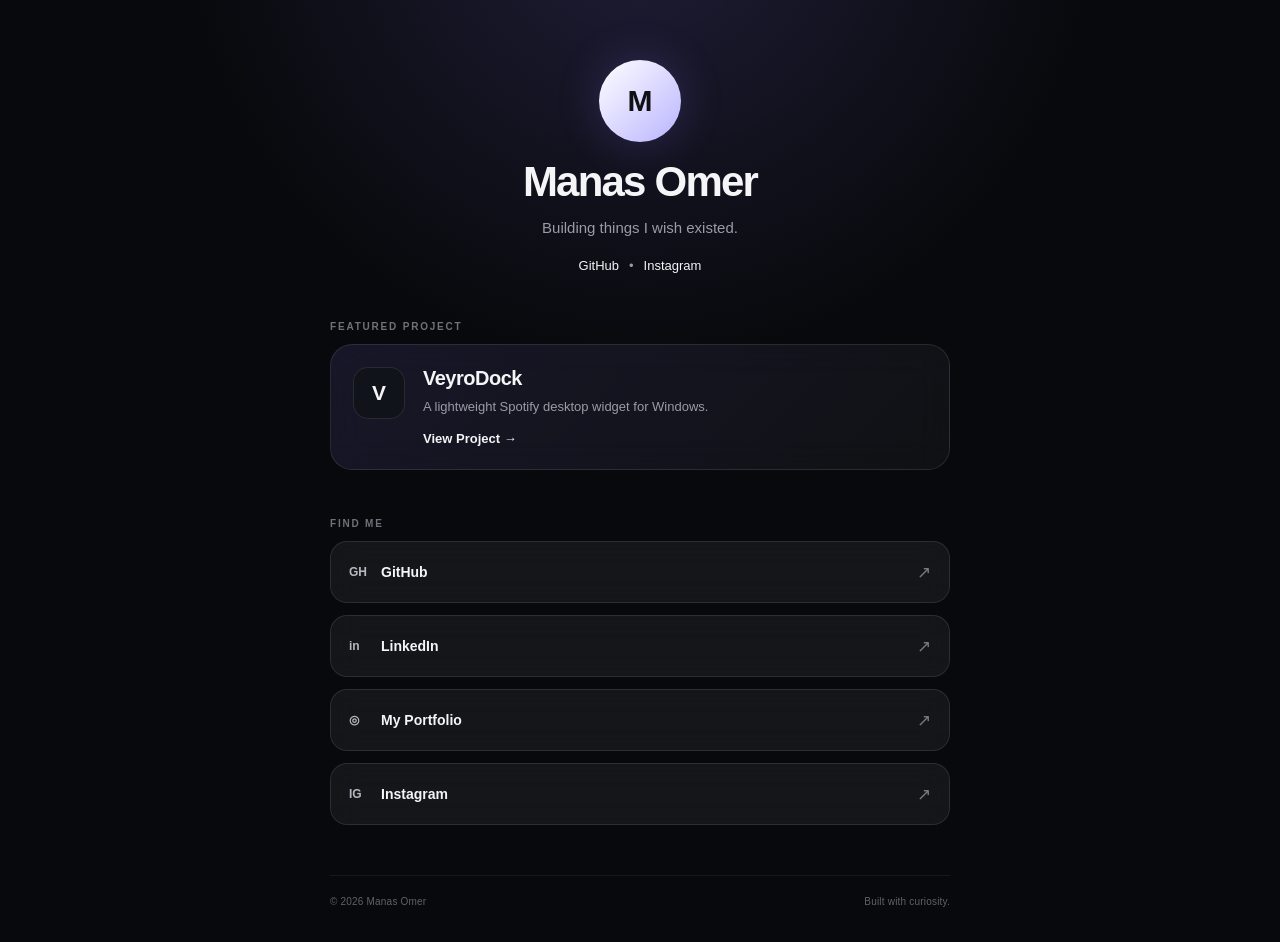
==== index.html @ 7d0ba179 "Prepare Manas Link Hub for deployment" ====
<!DOCTYPE html>
<html lang="en">
<head>
    <meta charset="UTF-8">
    <meta name="viewport" content="width=device-width, initial-scale=1.0">

    <title>Manas Omer | Links</title>

    <meta
        name="description"
        content="Manas Omer — tech, projects, ideas and more."
    >

    <link rel="stylesheet" href="style.css">
</head>

<body>

    <main class="container">

        <!-- ==============================
             PROFILE
        =============================== -->
        <section class="profile">

            <div class="avatar">
                M
            </div>

            <h1>
                Manas Omer
            </h1>

            <p class="tagline">
                Building things I wish existed.
            </p>

            <div class="social-mini">

                <a
                    href="https://github.com/manasomer0902"
                    target="_blank"
                    rel="noopener noreferrer"
                    data-track="github"
                >
                    GitHub
                </a>

                <span>•</span>

                <a
                    href="https://www.instagram.com/manasomer09/"
                    target="_blank"
                    rel="noopener noreferrer"
                    data-track="instagram"
                >
                    Instagram
                </a>

            </div>

        </section>


        <!-- ==============================
             FEATURED PROJECT
        =============================== -->
        <section class="featured">

            <div class="section-label">
                <span>FEATURED PROJECT</span>
            </div>

            <div class="project-card">

                <div class="project-icon">
                    V
                </div>

                <div class="project-info">

                    <h2>
                        VeyroDock
                    </h2>

                    <p>
                        A lightweight Spotify desktop widget for Windows.
                    </p>

                    <a
                        class="project-button"
                        href="https://github.com/manasomer0902/VeyroDock"
                        target="_blank"
                        rel="noopener noreferrer"
                        data-track="veyrodock"
                    >
                        View Project →
                    </a>

                </div>

            </div>

        </section>


        <!-- ==============================
             LINKS
        =============================== -->
        <section class="links">

            <div class="section-label">
                <span>FIND ME</span>
            </div>


            <!-- GitHub -->
            <a
                class="link-card"
                href="https://github.com/manasomer0902"
                target="_blank"
                rel="noopener noreferrer"
                data-track="github"
            >

                <span class="link-icon">
                    GH
                </span>

                <span class="link-name">
                    GitHub
                </span>

                <span class="arrow">
                    ↗
                </span>

            </a>


            <!-- LinkedIn -->
            <a
                class="link-card"
                href="https://www.linkedin.com/in/manas-omer-6066b5287/"
                target="_blank"
                rel="noopener noreferrer"
                data-track="linkedin"
            >

                <span class="link-icon">
                    in
                </span>

                <span class="link-name">
                    LinkedIn
                </span>

                <span class="arrow">
                    ↗
                </span>

            </a>


            <!-- Portfolio -->
            <a
                class="link-card"
                href="https://manasomer0902.github.io/Portfolio/"
                target="_blank"
                rel="noopener noreferrer"
                data-track="portfolio"
            >

                <span class="link-icon">
                    ◎
                </span>

                <span class="link-name">
                    My Portfolio
                </span>

                <span class="arrow">
                    ↗
                </span>

            </a>


            <!-- Instagram -->
            <a
                class="link-card"
                href="https://www.instagram.com/manasomer09/"
                target="_blank"
                rel="noopener noreferrer"
                data-track="instagram"
            >

                <span class="link-icon">
                    IG
                </span>

                <span class="link-name">
                    Instagram
                </span>

                <span class="arrow">
                    ↗
                </span>

            </a>

        </section>


        <!-- ==============================
             FOOTER
        =============================== -->
        <footer>

            <span>
                © 2026 Manas Omer
            </span>

            <span>
                Built with curiosity.
            </span>

        </footer>

    </main>


    <!-- ==============================
         JAVASCRIPT
    =============================== -->
    <script src="script.js"></script>

</body>
</html>
---- style.css ----
* {
    margin: 0;
    padding: 0;
    box-sizing: border-box;
}

:root {
    --bg: #08090c;
    --card: rgba(255, 255, 255, 0.055);
    --card-hover: rgba(255, 255, 255, 0.09);
    --border: rgba(255, 255, 255, 0.10);
    --text: #f5f5f7;
    --muted: #9a9ca5;
    --accent: #8b7cff;
}

html {
    scroll-behavior: smooth;
}

body {
    min-height: 100vh;
    background:
        radial-gradient(
            circle at 50% -10%,
            rgba(139, 124, 255, 0.18),
            transparent 38%
        ),
        var(--bg);

    color: var(--text);

    font-family:
        -apple-system,
        BlinkMacSystemFont,
        "Segoe UI",
        Roboto,
        Helvetica,
        Arial,
        sans-serif;

    -webkit-font-smoothing: antialiased;
}


/* Main container */

.container {
    width: min(100% - 32px, 620px);
    margin: 0 auto;
    padding: 60px 0 35px;
}


/* Profile */

.profile {
    text-align: center;
    animation: fadeUp 0.7s ease forwards;
}

.avatar {
    width: 82px;
    height: 82px;

    margin: 0 auto 18px;

    display: grid;
    place-items: center;

    border-radius: 50%;

    background:
        linear-gradient(
            135deg,
            #ffffff,
            #b9b4ff
        );

    color: #101014;

    font-size: 30px;
    font-weight: 800;

    box-shadow:
        0 0 45px rgba(139, 124, 255, 0.22);
}

.profile h1 {
    font-size: clamp(30px, 8vw, 42px);
    line-height: 1.05;
    letter-spacing: -1.8px;
}

.tagline {
    margin-top: 12px;

    color: var(--muted);

    font-size: 15px;
    line-height: 1.6;
}

.social-mini {
    display: flex;
    justify-content: center;
    align-items: center;
    gap: 10px;

    margin-top: 18px;

    color: var(--muted);
    font-size: 13px;
}

.social-mini a {
    color: var(--text);
    text-decoration: none;

    transition:
        color 0.2s ease,
        opacity 0.2s ease;
}

.social-mini a:hover {
    color: var(--accent);
}


/* Sections */

.featured,
.links {
    margin-top: 48px;
}

.section-label {
    margin-bottom: 12px;

    color: #6f717b;

    font-size: 10px;
    font-weight: 700;

    letter-spacing: 1.8px;
}


/* Featured project */

.project-card {
    display: flex;
    gap: 18px;

    padding: 22px;

    border: 1px solid var(--border);
    border-radius: 22px;

    background:
        linear-gradient(
            135deg,
            rgba(139, 124, 255, 0.12),
            rgba(255, 255, 255, 0.035)
        );

    backdrop-filter: blur(18px);

    transition:
        transform 0.25s ease,
        border-color 0.25s ease,
        background 0.25s ease;
}

.project-card:hover {
    transform: translateY(-3px);

    border-color:
        rgba(139, 124, 255, 0.35);

    background:
        linear-gradient(
            135deg,
            rgba(139, 124, 255, 0.16),
            rgba(255, 255, 255, 0.05)
        );
}

.project-icon {
    flex: 0 0 52px;

    width: 52px;
    height: 52px;

    display: grid;
    place-items: center;

    border-radius: 15px;

    background: #11131a;

    border: 1px solid var(--border);

    font-size: 21px;
    font-weight: 800;
}

.project-info {
    min-width: 0;
}

.project-info h2 {
    font-size: 20px;
    letter-spacing: -0.5px;
}

.project-info p {
    margin-top: 7px;

    color: var(--muted);

    font-size: 13px;
    line-height: 1.55;
}

.project-button {
    display: inline-block;

    margin-top: 14px;

    color: var(--text);

    font-size: 13px;
    font-weight: 600;

    text-decoration: none;

    transition: color 0.2s ease;
}

.project-button:hover {
    color: var(--accent);
}


/* Link cards */

.link-card {
    position: relative;

    display: flex;
    align-items: center;

    width: 100%;

    min-height: 62px;

    margin-bottom: 12px;
    padding: 0 18px;

    border: 1px solid var(--border);
    border-radius: 17px;

    background: var(--card);

    color: var(--text);

    text-decoration: none;

    backdrop-filter: blur(15px);

    transition:
        transform 0.2s ease,
        background 0.2s ease,
        border-color 0.2s ease;
}

.link-card:hover {
    transform: translateY(-2px);

    background: var(--card-hover);

    border-color:
        rgba(139, 124, 255, 0.3);
}

.link-icon {
    width: 32px;

    color: #b7b8c1;

    font-size: 12px;
    font-weight: 800;

    text-align: left;
}

.link-name {
    flex: 1;

    font-size: 14px;
    font-weight: 600;
}

.arrow {
    color: #777983;

    font-size: 17px;

    transition:
        transform 0.2s ease,
        color 0.2s ease;
}

.link-card:hover .arrow {
    color: var(--accent);
    transform: translate(2px, -2px);
}


/* Footer */

footer {
    display: flex;
    justify-content: space-between;
    gap: 15px;

    margin-top: 50px;
    padding-top: 20px;

    border-top: 1px solid rgba(255, 255, 255, 0.06);

    color: #5f616a;

    font-size: 10px;

    letter-spacing: 0.2px;
}


/* Animation */

@keyframes fadeUp {
    from {
        opacity: 0;
        transform: translateY(12px);
    }

    to {
        opacity: 1;
        transform: translateY(0);
    }
}


/* Mobile */

@media (max-width: 480px) {

    .container {
        width: min(100% - 24px, 620px);
        padding-top: 45px;
    }

    .avatar {
        width: 72px;
        height: 72px;

        font-size: 26px;
    }

    .profile h1 {
        font-size: 32px;
    }

    .project-card {
        padding: 18px;
    }

    footer {
        flex-direction: column;
        text-align: center;
    }
}
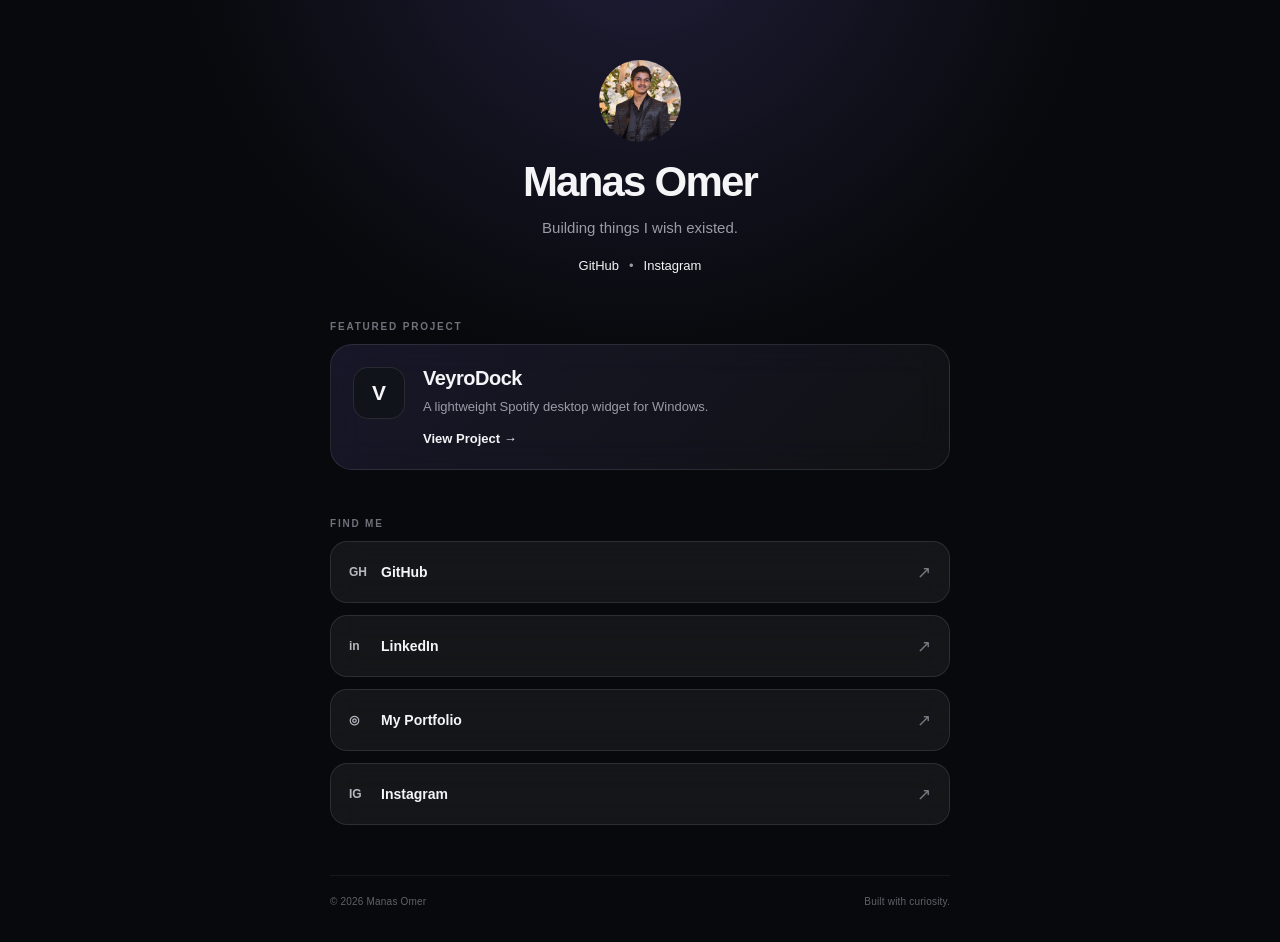
==== commit 833e6c97: "Add profile photo" ====
--- a/index.html
+++ b/index.html
@@ -24,7 +24,7 @@
         <section class="profile">
 
             <div class="avatar">
-                M
+                <img src="profile.png" alt="Manas Omer">
             </div>
 
             <h1>
--- a/style.css
+++ b/style.css
@@ -69,6 +69,7 @@
     place-items: center;
 
     border-radius: 50%;
+    overflow: hidden;
 
     background:
         linear-gradient(
@@ -77,13 +78,12 @@
             #b9b4ff
         );
 
-    color: #101014;
-
-    font-size: 30px;
-    font-weight: 800;
-
-    box-shadow:
-        0 0 45px rgba(139, 124, 255, 0.22);
+}
+.avatar img {
+    width: 100%;
+    height: 100%;
+    object-fit: cover;
+    display: block;
 }
 
 .profile h1 {
